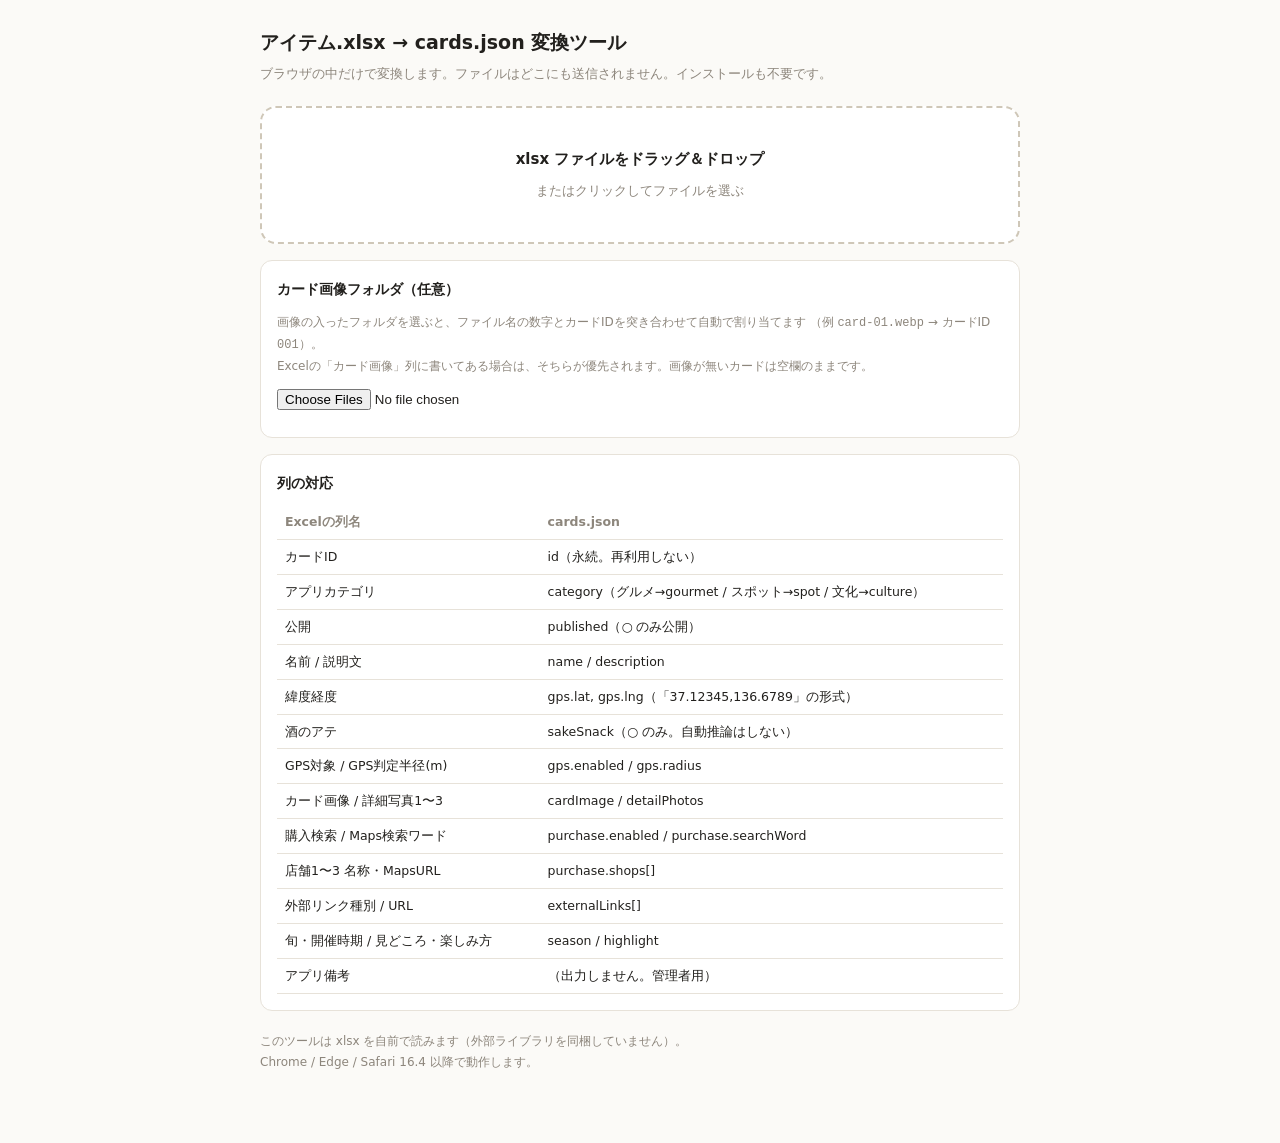
==== tools/excel-to-json.html @ a7c25e28 "Add files via upload" ====
<!doctype html>
<html lang="ja">
<head>
<meta charset="utf-8">
<meta name="viewport" content="width=device-width, initial-scale=1">
<title>アイテム.xlsx → cards.json 変換ツール</title>
<style>
  :root{ --ink:#22201d; --ink3:#8d867c; --line:#e7e2d9; --accent:#1f6f5c; --danger:#b3402f; --warn:#8a5a12 }
  *{box-sizing:border-box}
  body{
    margin:0;padding:26px 18px 60px;background:#fbfaf7;color:var(--ink);line-height:1.75;
    font-family:-apple-system,BlinkMacSystemFont,"Hiragino Sans","Yu Gothic UI","Meiryo",system-ui,sans-serif;
  }
  .wrap{max-width:760px;margin:0 auto}
  h1{font-size:19px;margin:0 0 4px}
  .lead{color:var(--ink3);font-size:13px;margin:0 0 20px}
  .drop{
    border:2px dashed #cfc7b8;border-radius:16px;padding:38px 20px;text-align:center;background:#fff;
    cursor:pointer;transition:border-color .15s ease,background .15s ease;
  }
  .drop.is-over{border-color:var(--accent);background:#f2f8f6}
  .drop b{display:block;font-size:15px;margin-bottom:4px}
  .drop span{font-size:12.5px;color:var(--ink3)}
  .panel{background:#fff;border:1px solid var(--line);border-radius:12px;padding:16px;margin-top:16px}
  .panel h2{font-size:14px;margin:0 0 10px}
  label{font-size:13px;display:block;margin-bottom:6px}
  select,input[type=text]{
    font:inherit;padding:8px 10px;border:1px solid var(--line);border-radius:8px;background:#fff;width:100%;
  }
  .btn{
    display:inline-flex;align-items:center;gap:6px;border:1px solid var(--line);background:#fff;
    border-radius:999px;padding:10px 20px;font:inherit;font-weight:600;cursor:pointer;
  }
  .btn--primary{background:var(--accent);border-color:var(--accent);color:#fff}
  .btn[disabled]{opacity:.45;pointer-events:none}
  table{border-collapse:collapse;width:100%;font-size:12.5px;margin-top:8px}
  th,td{border-bottom:1px solid var(--line);padding:6px 8px;text-align:left;vertical-align:top}
  th{color:var(--ink3);font-weight:600;white-space:nowrap}
  .stat{display:flex;gap:18px;flex-wrap:wrap;font-size:13px;margin-bottom:8px}
  .stat b{font-size:16px}
  ul.msgs{margin:0;padding-left:1.2em;font-size:12.5px}
  ul.msgs li{margin-bottom:3px}
  .err{color:var(--danger)}
  .warn{color:var(--warn)}
  .ok{color:var(--accent)}
  pre{background:#f3efe8;padding:10px;border-radius:8px;font-size:11.5px;overflow:auto;max-height:220px}
  .note{font-size:12px;color:var(--ink3)}
  .hint{background:#fff8e8;border:1px solid #f0e0c0;border-radius:10px;padding:10px 14px;font-size:12.5px;color:#7a5a1c}
</style>
</head>
<body>
<div class="wrap">
  <h1>アイテム.xlsx → cards.json 変換ツール</h1>
  <p class="lead">ブラウザの中だけで変換します。ファイルはどこにも送信されません。インストールも不要です。</p>

  <div class="drop" id="drop">
    <b>xlsx ファイルをドラッグ＆ドロップ</b>
    <span>またはクリックしてファイルを選ぶ</span>
    <input type="file" id="file" accept=".xlsx" hidden>
  </div>

  <div class="panel" id="sheetPanel" hidden>
    <h2>シートを選ぶ</h2>
    <select id="sheet"></select>
    <p class="note" style="margin:8px 0 0">「カードID」の見出しがある行を自動で探します。</p>
  </div>

  <div class="panel">
    <h2>カード画像フォルダ（任意）</h2>
    <p class="note" style="margin:0 0 8px">
      画像の入ったフォルダを選ぶと、ファイル名の数字とカードIDを突き合わせて自動で割り当てます
      （例 <code>card-01.webp</code> → カードID <code>001</code>）。<br>
      Excelの「カード画像」列に書いてある場合は、そちらが優先されます。画像が無いカードは空欄のままです。
    </p>
    <input type="file" id="imgdir" webkitdirectory directory multiple>
    <p class="note" id="imgStat" style="margin:8px 0 0"></p>
  </div>

  <div class="panel" id="resultPanel" hidden>
    <h2>変換結果</h2>
    <div class="stat" id="stat"></div>
    <div id="messages"></div>
    <div style="margin-top:14px;display:flex;gap:8px;flex-wrap:wrap">
      <button class="btn btn--primary" id="save">cards.json を保存</button>
      <button class="btn" id="preview">中身を確認</button>
    </div>
    <pre id="previewBox" hidden></pre>
    <p class="note" style="margin-top:12px">
      保存した cards.json を、GitHub のリポジトリの <code>data/cards.json</code> に上書きアップロードしてください。
    </p>
  </div>

  <div class="panel">
    <h2>列の対応</h2>
    <table>
      <tr><th>Excelの列名</th><th>cards.json</th></tr>
      <tr><td>カードID</td><td>id（永続。再利用しない）</td></tr>
      <tr><td>アプリカテゴリ</td><td>category（グルメ→gourmet / スポット→spot / 文化→culture）</td></tr>
      <tr><td>公開</td><td>published（○ のみ公開）</td></tr>
      <tr><td>名前 / 説明文</td><td>name / description</td></tr>
      <tr><td>緯度経度</td><td>gps.lat, gps.lng（「37.12345,136.6789」の形式）</td></tr>
      <tr><td>酒のアテ</td><td>sakeSnack（○ のみ。自動推論はしない）</td></tr>
      <tr><td>GPS対象 / GPS判定半径(m)</td><td>gps.enabled / gps.radius</td></tr>
      <tr><td>カード画像 / 詳細写真1〜3</td><td>cardImage / detailPhotos</td></tr>
      <tr><td>購入検索 / Maps検索ワード</td><td>purchase.enabled / purchase.searchWord</td></tr>
      <tr><td>店舗1〜3 名称・MapsURL</td><td>purchase.shops[]</td></tr>
      <tr><td>外部リンク種別 / URL</td><td>externalLinks[]</td></tr>
      <tr><td>旬・開催時期 / 見どころ・楽しみ方</td><td>season / highlight</td></tr>
      <tr><td>アプリ備考</td><td>（出力しません。管理者用）</td></tr>
    </table>
  </div>

  <p class="note" style="margin-top:20px">
    このツールは xlsx を自前で読みます（外部ライブラリを同梱していません）。<br>
    Chrome / Edge / Safari 16.4 以降で動作します。
  </p>
</div>

<script>
const CAT = { 'グルメ':'gourmet', 'スポット':'spot', '文化':'culture' };
/** カード番号 → 画像ファイル名。フォルダを選んだときだけ入る */
const imageFiles = new Map();
const NS_MAIN = 'http://schemas.openxmlformats.org/spreadsheetml/2006/main';
const NS_REL  = 'http://schemas.openxmlformats.org/officeDocument/2006/relationships';

let book = null;      // { sheets:[{name,path}], strings:[], zip:Map }
let output = null;

/* ========== ZIP 読み取り（deflate-raw は標準APIで展開） ========== */
async function readZip(buf) {
  const dv = new DataView(buf);
  const u8 = new Uint8Array(buf);
  let eocd = -1;
  for (let i = buf.byteLength - 22; i >= Math.max(0, buf.byteLength - 66000); i--) {
    if (dv.getUint32(i, true) === 0x06054b50) { eocd = i; break; }
  }
  if (eocd < 0) throw new Error('xlsx ファイルとして読み取れませんでした。');
  const count = dv.getUint16(eocd + 10, true);
  let off = dv.getUint32(eocd + 16, true);

  const entries = new Map();
  for (let n = 0; n < count; n++) {
    if (dv.getUint32(off, true) !== 0x02014b50) break;
    const method = dv.getUint16(off + 10, true);
    const csize = dv.getUint32(off + 20, true);
    const nameLen = dv.getUint16(off + 28, true);
    const extraLen = dv.getUint16(off + 30, true);
    const cmtLen = dv.getUint16(off + 32, true);
    const local = dv.getUint32(off + 42, true);
    const name = new TextDecoder().decode(u8.subarray(off + 46, off + 46 + nameLen));
    entries.set(name, { method, csize, local });
    off += 46 + nameLen + extraLen + cmtLen;
  }

  const zip = new Map();
  for (const [name, e] of entries) {
    const lnLen = dv.getUint16(e.local + 26, true);
    const leLen = dv.getUint16(e.local + 28, true);
    const start = e.local + 30 + lnLen + leLen;
    zip.set(name, { bytes: u8.subarray(start, start + e.csize), method: e.method });
  }
  return zip;
}

async function readText(zip, name) {
  const e = zip.get(name);
  if (!e) return null;
  if (e.method === 0) return new TextDecoder('utf-8').decode(e.bytes);
  if (e.method !== 8) throw new Error('未対応の圧縮形式が含まれています。');
  if (!('DecompressionStream' in window)) throw new Error('このブラウザでは展開できません。Chrome / Edge をお使いください。');
  const ds = new DecompressionStream('deflate-raw');
  const stream = new Blob([e.bytes]).stream().pipeThrough(ds);
  return new TextDecoder('utf-8').decode(await new Response(stream).arrayBuffer());
}

function xml(text) {
  const doc = new DOMParser().parseFromString(text, 'application/xml');
  if (doc.querySelector('parsererror')) throw new Error('ファイルの中身を読み取れませんでした。');
  return doc;
}

/* ========== ブック読み込み ========== */
async function openWorkbook(file) {
  const zip = await readZip(await file.arrayBuffer());
  const wbText = await readText(zip, 'xl/workbook.xml');
  if (!wbText) throw new Error('xlsx ファイルではないようです。');
  const relText = await readText(zip, 'xl/_rels/workbook.xml.rels');
  const rels = {};
  for (const r of xml(relText).getElementsByTagName('Relationship')) {
    rels[r.getAttribute('Id')] = r.getAttribute('Target');
  }
  const sheets = [];
  for (const s of xml(wbText).getElementsByTagNameNS(NS_MAIN, 'sheet')) {
    const rid = s.getAttributeNS(NS_REL, 'id') || s.getAttribute('r:id');
    let target = rels[rid] || '';
    target = target.replace(/^\/?xl\//, '').replace(/^\//, '');
    sheets.push({ name: s.getAttribute('name'), path: 'xl/' + target });
  }

  // 共有文字列（ふりがな rPh は本文に含めない）
  const strings = [];
  const ssText = await readText(zip, 'xl/sharedStrings.xml');
  if (ssText) {
    for (const si of xml(ssText).getElementsByTagNameNS(NS_MAIN, 'si')) {
      let s = '';
      for (const ch of si.children) {
        if (ch.localName === 't') s += ch.textContent;
        else if (ch.localName === 'r') {
          for (const t of ch.children) if (t.localName === 't') s += t.textContent;
        }
      }
      strings.push(s);
    }
  }
  return { zip, sheets, strings };
}

function colNum(ref) {
  const m = /^([A-Z]+)/.exec(ref);
  let n = 0;
  for (const ch of m ? m[1] : '') n = n * 26 + (ch.charCodeAt(0) - 64);
  return n;
}

async function readSheet(bk, path) {
  const text = await readText(bk.zip, path);
  const doc = xml(text);
  const rows = [];
  for (const row of doc.getElementsByTagNameNS(NS_MAIN, 'row')) {
    const cells = {};
    for (const c of row.getElementsByTagNameNS(NS_MAIN, 'c')) {
      const t = c.getAttribute('t');
      if (t === 'e') continue;                    // #VALUE! などのエラー値は無視
      let v = '';
      if (t === 'inlineStr') {
        const is = c.getElementsByTagNameNS(NS_MAIN, 't');
        for (const n of is) v += n.textContent;
      } else {
        const vn = c.getElementsByTagNameNS(NS_MAIN, 'v')[0];
        if (!vn) continue;
        if (t === 's') v = bk.strings[Number(vn.textContent)] ?? '';
        else if (t === 'b') v = vn.textContent === '1' ? 'TRUE' : 'FALSE';
        else v = vn.textContent;
      }
      v = String(v).trim();
      if (v) cells[colNum(c.getAttribute('r'))] = v;
    }
    rows.push(cells);
  }
  return rows;
}

/* ========== 変換 ========== */
function convert(rows) {
  const msgs = [];
  const hIndex = rows.findIndex((r) => Object.values(r).some((v) => v === 'カードID'));
  if (hIndex < 0) throw new Error('「カードID」の見出しが見つかりません。シートを選び直してください。');
  const header = rows[hIndex];
  const col = {};
  for (const [k, v] of Object.entries(header)) col[v] = Number(k);
  const get = (r, name) => (col[name] ? (r[col[name]] || '') : '');

  const cards = [];
  const seen = new Set();

  for (let i = hIndex + 1; i < rows.length; i++) {
    const r = rows[i];
    if (!Object.keys(r).length) continue;
    const id = get(r, 'カードID');
    const name = get(r, '名前');
    if (!id) {
      if (name) msgs.push({ level: 'err', text: `${i + 1}行目「${name}」: カードIDがありません。` });
      continue;
    }
    if (seen.has(id)) { msgs.push({ level: 'err', text: `カードID ${id} が重複しています。` }); continue; }
    seen.add(id);

    const catJa = get(r, 'アプリカテゴリ');
    let category = CAT[catJa] || null;
    if (catJa && !category) msgs.push({ level: 'err', text: `${id} ${name}: アプリカテゴリ「${catJa}」は使えません（グルメ / スポット / 文化）。` });

    let published = get(r, '公開') === '○';
    if (published && !category) {
      msgs.push({ level: 'err', text: `${id} ${name}: 公開○ですがアプリカテゴリが空欄のため、非公開として出力しました。` });
      published = false;
    }

    let lat = null, lng = null;
    const ll = get(r, '緯度経度');
    if (ll) {
      const m = /^\s*(-?\d+(?:\.\d+)?)\s*,\s*(-?\d+(?:\.\d+)?)\s*$/.exec(ll);
      if (m) { lat = Number(m[1]); lng = Number(m[2]); }
      else msgs.push({ level: 'err', text: `${id} ${name}: 緯度経度の形式が不正です（${ll}）。` });
    }

    let gpsOn = get(r, 'GPS対象') === '○';
    if (gpsOn && (lat === null || lng === null)) {
      msgs.push({ level: 'err', text: `${id} ${name}: GPS対象ですが座標がないため、対象から外しました。` });
      gpsOn = false;
    }
    let radius = Number(get(r, 'GPS判定半径(m)')) || null;
    if (radius !== null && (radius < 50 || radius > 1000)) {
      msgs.push({ level: 'warn', text: `${id} ${name}: GPS判定半径 ${radius}m は想定外の値です（通常100〜300m）。` });
    }
    if (gpsOn && !radius) radius = 200;

    const photos = ['詳細写真１', '詳細写真1', '詳細写真2', '詳細写真3']
      .map((k) => get(r, k)).filter((v, i, a) => v && a.indexOf(v) === i);

    const shops = [];
    for (const n of [1, 2, 3]) {
      const sn = get(r, `店舗${n}名称`);
      const su = get(r, `店舗${n}MapsURL`);
      if (!sn && !su) continue;
      if (su && !/^https?:\/\//i.test(su)) {
        msgs.push({ level: 'err', text: `${id} ${name}: 店舗${n}のURLが http(s) で始まっていません。` });
        continue;
      }
      shops.push({ name: sn, url: su });
    }

    const links = [];
    const lu = get(r, '外部リンクURL');
    if (lu) {
      if (/^https?:\/\//i.test(lu)) links.push({ label: get(r, '外部リンク種別') || '詳しく見る', url: lu });
      else msgs.push({ level: 'err', text: `${id} ${name}: 外部リンクURLが http(s) で始まっていません。` });
    }

    let cardImage = get(r, 'カード画像');
    if (!cardImage && imageFiles.size) {
      const n = Number(id);
      if (imageFiles.has(n)) cardImage = imageFiles.get(n);
    }
    if (published && !cardImage) {
      msgs.push({ level: 'warn', text: `${id} ${name}: カード画像が未設定です（代替表示になります）。` });
    }

    const purchaseOn = get(r, '購入検索') === '○';
    const searchWord = get(r, 'Maps検索ワード');
    if (purchaseOn && !searchWord && !shops.length) {
      msgs.push({ level: 'warn', text: `${id} ${name}: 購入検索○ですが検索ワードが空です（名前で検索します）。` });
    }

    cards.push({
      id, name,
      reading: '',
      category,
      subCategory: get(r, '分類'),
      published,
      cardImage,
      description: get(r, '説明文'),
      season: get(r, '旬・開催時期'),
      highlight: get(r, '見どころ・楽しみ方'),
      detailPhotos: photos,
      sakeSnack: get(r, '酒のアテ') === '○',
      gps: { enabled: gpsOn, lat, lng, radius: radius },
      purchase: { enabled: purchaseOn, searchWord, shops },
      externalLinks: links,
    });
  }

  if (!cards.length) throw new Error('カードが1件も読み取れませんでした。');
  const d = new Date();
  const p = (n) => String(n).padStart(2, '0');
  return {
    doc: {
      dataVersion: `${d.getFullYear()}${p(d.getMonth() + 1)}${p(d.getDate())}`,
      generatedAt: d.toISOString().slice(0, 19),
      cards,
    },
    msgs,
  };
}

/* ========== 画面 ========== */
const drop = document.getElementById('drop');
const fileInput = document.getElementById('file');
const sheetPanel = document.getElementById('sheetPanel');
const sheetSel = document.getElementById('sheet');
const resultPanel = document.getElementById('resultPanel');

drop.addEventListener('click', () => fileInput.click());
drop.addEventListener('dragover', (e) => { e.preventDefault(); drop.classList.add('is-over'); });
drop.addEventListener('dragleave', () => drop.classList.remove('is-over'));
drop.addEventListener('drop', (e) => {
  e.preventDefault(); drop.classList.remove('is-over');
  if (e.dataTransfer.files[0]) handle(e.dataTransfer.files[0]);
});
fileInput.addEventListener('change', () => { if (fileInput.files[0]) handle(fileInput.files[0]); });

async function handle(file) {
  resultPanel.hidden = true;
  try {
    book = await openWorkbook(file);
  } catch (e) {
    alert(e.message || String(e));
    return;
  }
  sheetSel.replaceChildren();
  for (const s of book.sheets) {
    const o = document.createElement('option');
    o.value = s.path; o.textContent = s.name;
    sheetSel.append(o);
  }
  sheetPanel.hidden = false;
  // 「カードID」が見つかるシートを自動選択
  for (const s of book.sheets) {
    try {
      const rows = await readSheet(book, s.path);
      if (rows.some((r) => Object.values(r).includes('カードID'))) { sheetSel.value = s.path; break; }
    } catch (_) { /* skip */ }
  }
  run();
}

sheetSel.addEventListener('change', run);

document.getElementById('imgdir').addEventListener('change', (e) => {
  imageFiles.clear();
  const skipped = [];
  for (const f of e.target.files) {
    if (!/\.(webp|png|jpe?g|avif|gif)$/i.test(f.name)) continue;
    const m = /(\d+)/.exec(f.name);          // ファイル名の最初の数字をカード番号とみなす
    if (!m) { skipped.push(f.name); continue; }
    const n = Number(m[1]);
    if (imageFiles.has(n)) { skipped.push(f.name); continue; }
    imageFiles.set(n, f.name);
  }
  const stat = document.getElementById('imgStat');
  stat.textContent = imageFiles.size
    ? `${imageFiles.size} 枚を認識しました。` + (skipped.length ? `（番号が読めない/重複: ${skipped.length} 件は無視）` : '')
    : '画像ファイルが見つかりませんでした。';
  if (book) run();
});

/* 「分類」（海の幸 など）が別シートにある場合、カードIDで突き合わせて補う。
   これがないと、再変換のたびに subCategory が失われてしまう。 */
async function fillSubCategories(doc) {
  const need = doc.cards.filter((c) => !c.subCategory);
  if (!need.length) return;
  for (const s of book.sheets) {
    let rows;
    try { rows = await readSheet(book, s.path); } catch (_) { continue; }
    const hi = rows.findIndex((r) => {
      const v = Object.values(r);
      return v.includes('カードID') && v.includes('分類');
    });
    if (hi < 0) continue;
    const col = {};
    for (const [k, v] of Object.entries(rows[hi])) col[v] = Number(k);
    const map = new Map();
    for (let i = hi + 1; i < rows.length; i++) {
      const id = rows[i][col['カードID']];
      const sub = rows[i][col['分類']];
      if (id && sub) map.set(String(id), sub);
    }
    if (!map.size) continue;
    for (const c of doc.cards) if (!c.subCategory && map.has(c.id)) c.subCategory = map.get(c.id);
    return;
  }
}

async function run() {
  try {
    const rows = await readSheet(book, sheetSel.value);
    const { doc, msgs } = convert(rows);
    await fillSubCategories(doc);
    output = doc;
    show(doc, msgs);
  } catch (e) {
    output = null;
    resultPanel.hidden = false;
    document.getElementById('stat').textContent = '';
    document.getElementById('messages').innerHTML = '';
    const p = document.createElement('p');
    p.className = 'err';
    p.textContent = e.message || String(e);
    document.getElementById('messages').append(p);
    document.getElementById('save').disabled = true;
  }
}

function show(doc, msgs) {
  resultPanel.hidden = false;
  const pub = doc.cards.filter((c) => c.published);
  const byCat = {};
  for (const c of pub) byCat[c.category] = (byCat[c.category] || 0) + 1;
  const stat = document.getElementById('stat');
  stat.replaceChildren();
  const add = (k, v) => {
    const d = document.createElement('div');
    d.innerHTML = '';
    const b = document.createElement('b'); b.textContent = String(v);
    const s = document.createElement('span'); s.textContent = ' ' + k;
    d.append(b, s); stat.append(d);
  };
  add('件（全体）', doc.cards.length);
  add('件（公開）', pub.length);
  add('グルメ', byCat.gourmet || 0);
  add('スポット', byCat.spot || 0);
  add('文化', byCat.culture || 0);
  add('GPS対象', pub.filter((c) => c.gps.enabled).length);

  const box = document.getElementById('messages');
  box.replaceChildren();
  const errs = msgs.filter((m) => m.level === 'err');
  const warns = msgs.filter((m) => m.level === 'warn');
  if (!errs.length && !warns.length) {
    const p = document.createElement('p');
    p.className = 'ok'; p.textContent = '問題は見つかりませんでした。';
    box.append(p);
  }
  for (const [label, list, cls] of [['要確認', errs, 'err'], ['注意', warns, 'warn']]) {
    if (!list.length) continue;
    const h = document.createElement('p');
    h.className = cls;
    h.textContent = `${label}（${list.length}件）`;
    const ul = document.createElement('ul');
    ul.className = 'msgs ' + cls;
    for (const m of list) {
      const li = document.createElement('li');
      li.textContent = m.text;
      ul.append(li);
    }
    box.append(h, ul);
  }
  document.getElementById('save').disabled = false;
}

document.getElementById('save').addEventListener('click', () => {
  if (!output) return;
  const blob = new Blob([JSON.stringify(output, null, 1)], { type: 'application/json' });
  const a = document.createElement('a');
  a.href = URL.createObjectURL(blob);
  a.download = 'cards.json';
  a.click();
  setTimeout(() => URL.revokeObjectURL(a.href), 3000);
});

document.getElementById('preview').addEventListener('click', () => {
  const box = document.getElementById('previewBox');
  box.hidden = !box.hidden;
  if (!box.hidden && output) box.textContent = JSON.stringify(output.cards.slice(0, 3), null, 1);
});
</script>
</body>
</html>
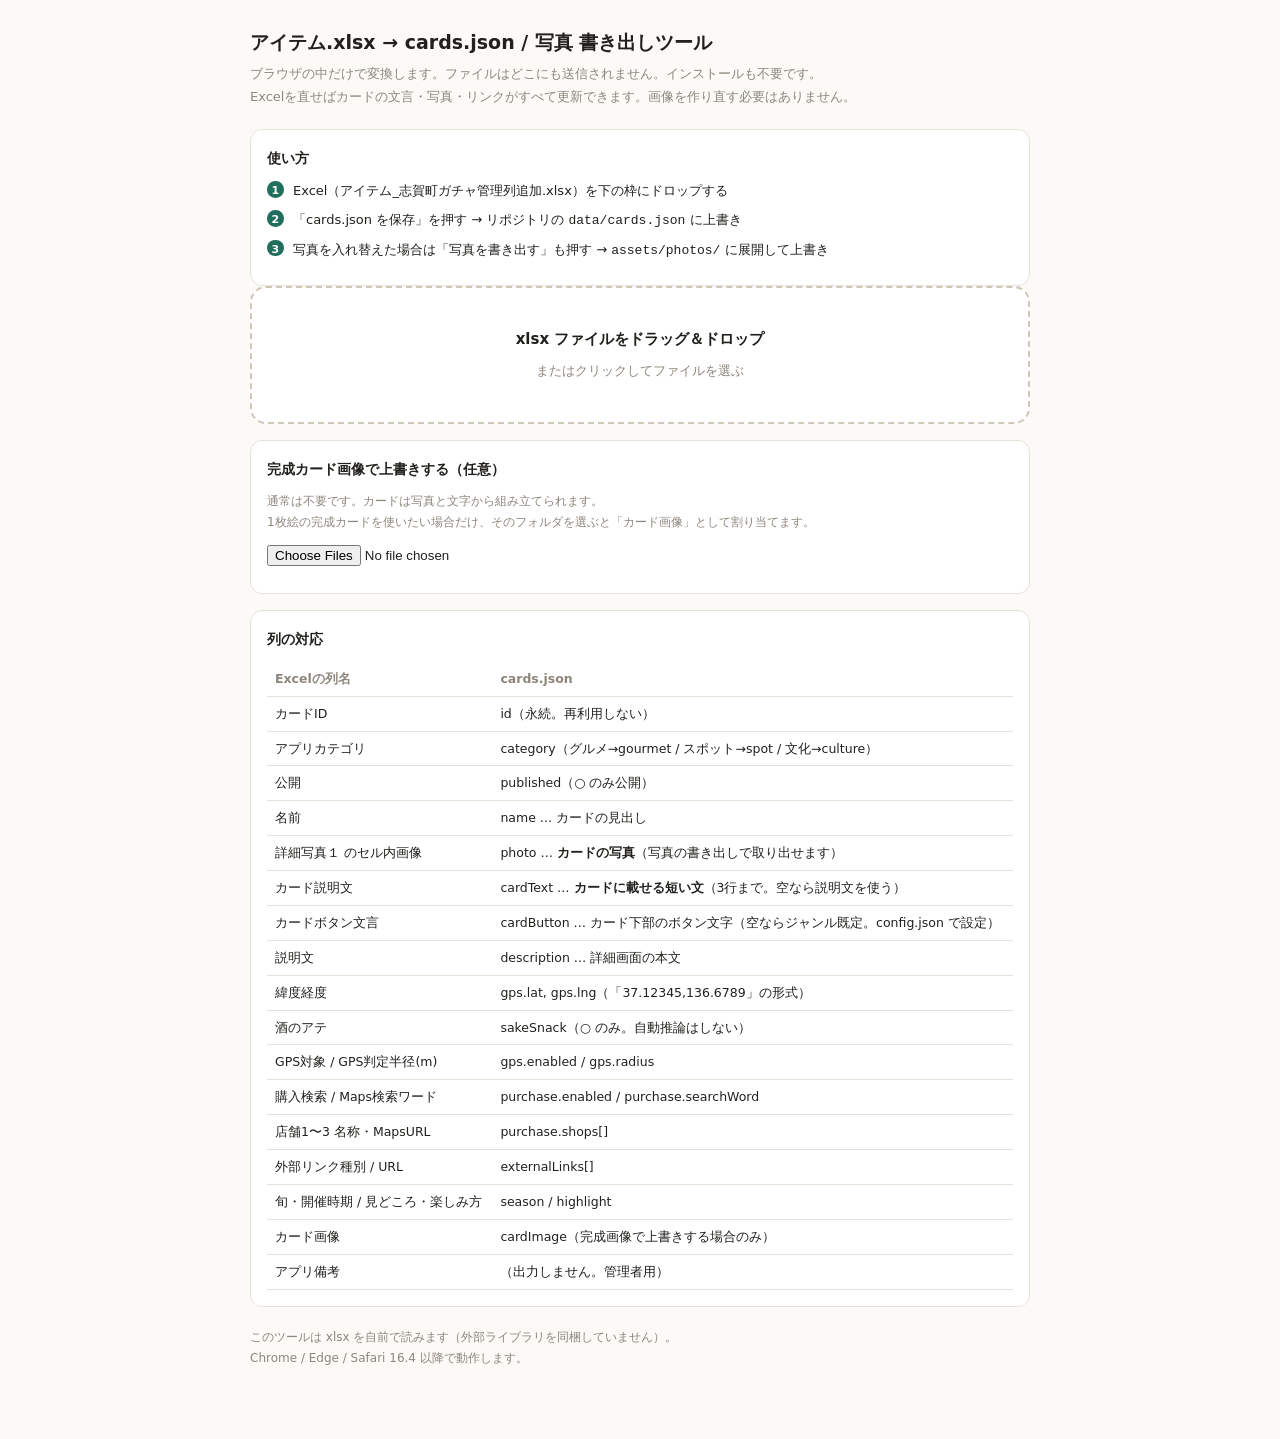
==== commit 04d7ca68: "カードを部品組み立て方式に変更し、支給パーツとガチャ演出を差し替え カード表示を1枚絵から部品の組み立てに変更した。Excelを直すだけで 文言・写真・リンクを更新でき、画像を作り直す必要がなくなる。" ====
--- a/tools/excel-to-json.html
+++ b/tools/excel-to-json.html
@@ -3,7 +3,7 @@
 <head>
 <meta charset="utf-8">
 <meta name="viewport" content="width=device-width, initial-scale=1">
-<title>アイテム.xlsx → cards.json 変換ツール</title>
+<title>アイテム.xlsx → cards.json / 写真 書き出しツール</title>
 <style>
   :root{ --ink:#22201d; --ink3:#8d867c; --line:#e7e2d9; --accent:#1f6f5c; --danger:#b3402f; --warn:#8a5a12 }
   *{box-sizing:border-box}
@@ -11,7 +11,7 @@
     margin:0;padding:26px 18px 60px;background:#fbfaf7;color:var(--ink);line-height:1.75;
     font-family:-apple-system,BlinkMacSystemFont,"Hiragino Sans","Yu Gothic UI","Meiryo",system-ui,sans-serif;
   }
-  .wrap{max-width:760px;margin:0 auto}
+  .wrap{max-width:780px;margin:0 auto}
   h1{font-size:19px;margin:0 0 4px}
   .lead{color:var(--ink3);font-size:13px;margin:0 0 20px}
   .drop{
@@ -45,13 +45,30 @@
   .ok{color:var(--accent)}
   pre{background:#f3efe8;padding:10px;border-radius:8px;font-size:11.5px;overflow:auto;max-height:220px}
   .note{font-size:12px;color:var(--ink3)}
-  .hint{background:#fff8e8;border:1px solid #f0e0c0;border-radius:10px;padding:10px 14px;font-size:12.5px;color:#7a5a1c}
+  .steps{counter-reset:s;padding-left:0;list-style:none;margin:0}
+  .steps li{counter-increment:s;position:relative;padding-left:2em;margin-bottom:6px;font-size:13px}
+  .steps li::before{
+    content:counter(s);position:absolute;left:0;top:.1em;width:1.5em;height:1.5em;border-radius:50%;
+    background:var(--accent);color:#fff;font-size:11px;display:grid;place-items:center;font-weight:700;
+  }
 </style>
 </head>
 <body>
 <div class="wrap">
-  <h1>アイテム.xlsx → cards.json 変換ツール</h1>
-  <p class="lead">ブラウザの中だけで変換します。ファイルはどこにも送信されません。インストールも不要です。</p>
+  <h1>アイテム.xlsx → cards.json / 写真 書き出しツール</h1>
+  <p class="lead">
+    ブラウザの中だけで変換します。ファイルはどこにも送信されません。インストールも不要です。<br>
+    Excelを直せばカードの文言・写真・リンクがすべて更新できます。画像を作り直す必要はありません。
+  </p>
+
+  <div class="panel">
+    <h2>使い方</h2>
+    <ol class="steps">
+      <li>Excel（アイテム_志賀町ガチャ管理列追加.xlsx）を下の枠にドロップする</li>
+      <li>「cards.json を保存」を押す → リポジトリの <code>data/cards.json</code> に上書き</li>
+      <li>写真を入れ替えた場合は「写真を書き出す」も押す → <code>assets/photos/</code> に展開して上書き</li>
+    </ol>
+  </div>
 
   <div class="drop" id="drop">
     <b>xlsx ファイルをドラッグ＆ドロップ</b>
@@ -63,17 +80,6 @@
     <h2>シートを選ぶ</h2>
     <select id="sheet"></select>
     <p class="note" style="margin:8px 0 0">「カードID」の見出しがある行を自動で探します。</p>
-  </div>
-
-  <div class="panel">
-    <h2>カード画像フォルダ（任意）</h2>
-    <p class="note" style="margin:0 0 8px">
-      画像の入ったフォルダを選ぶと、ファイル名の数字とカードIDを突き合わせて自動で割り当てます
-      （例 <code>card-01.webp</code> → カードID <code>001</code>）。<br>
-      Excelの「カード画像」列に書いてある場合は、そちらが優先されます。画像が無いカードは空欄のままです。
-    </p>
-    <input type="file" id="imgdir" webkitdirectory directory multiple>
-    <p class="note" id="imgStat" style="margin:8px 0 0"></p>
   </div>
 
   <div class="panel" id="resultPanel" hidden>
@@ -82,12 +88,23 @@
     <div id="messages"></div>
     <div style="margin-top:14px;display:flex;gap:8px;flex-wrap:wrap">
       <button class="btn btn--primary" id="save">cards.json を保存</button>
+      <button class="btn" id="savePhotos">写真を書き出す（photos.zip）</button>
       <button class="btn" id="preview">中身を確認</button>
     </div>
     <pre id="previewBox" hidden></pre>
     <p class="note" style="margin-top:12px">
-      保存した cards.json を、GitHub のリポジトリの <code>data/cards.json</code> に上書きアップロードしてください。
+      photos.zip を展開して <code>assets/photos/</code> に入れてください。ファイル名はカードIDになります。
     </p>
+  </div>
+
+  <div class="panel">
+    <h2>完成カード画像で上書きする（任意）</h2>
+    <p class="note" style="margin:0 0 8px">
+      通常は不要です。カードは写真と文字から組み立てられます。<br>
+      1枚絵の完成カードを使いたい場合だけ、そのフォルダを選ぶと「カード画像」として割り当てます。
+    </p>
+    <input type="file" id="imgdir" webkitdirectory directory multiple>
+    <p class="note" id="imgStat" style="margin:8px 0 0"></p>
   </div>
 
   <div class="panel">
@@ -97,15 +114,19 @@
       <tr><td>カードID</td><td>id（永続。再利用しない）</td></tr>
       <tr><td>アプリカテゴリ</td><td>category（グルメ→gourmet / スポット→spot / 文化→culture）</td></tr>
       <tr><td>公開</td><td>published（○ のみ公開）</td></tr>
-      <tr><td>名前 / 説明文</td><td>name / description</td></tr>
+      <tr><td>名前</td><td>name … カードの見出し</td></tr>
+      <tr><td>詳細写真１ のセル内画像</td><td>photo … <b>カードの写真</b>（写真の書き出しで取り出せます）</td></tr>
+      <tr><td>カード説明文</td><td>cardText … <b>カードに載せる短い文</b>（3行まで。空なら説明文を使う）</td></tr>
+      <tr><td>カードボタン文言</td><td>cardButton … カード下部のボタン文字（空ならジャンル既定。config.json で設定）</td></tr>
+      <tr><td>説明文</td><td>description … 詳細画面の本文</td></tr>
       <tr><td>緯度経度</td><td>gps.lat, gps.lng（「37.12345,136.6789」の形式）</td></tr>
       <tr><td>酒のアテ</td><td>sakeSnack（○ のみ。自動推論はしない）</td></tr>
       <tr><td>GPS対象 / GPS判定半径(m)</td><td>gps.enabled / gps.radius</td></tr>
-      <tr><td>カード画像 / 詳細写真1〜3</td><td>cardImage / detailPhotos</td></tr>
       <tr><td>購入検索 / Maps検索ワード</td><td>purchase.enabled / purchase.searchWord</td></tr>
       <tr><td>店舗1〜3 名称・MapsURL</td><td>purchase.shops[]</td></tr>
       <tr><td>外部リンク種別 / URL</td><td>externalLinks[]</td></tr>
       <tr><td>旬・開催時期 / 見どころ・楽しみ方</td><td>season / highlight</td></tr>
+      <tr><td>カード画像</td><td>cardImage（完成画像で上書きする場合のみ）</td></tr>
       <tr><td>アプリ備考</td><td>（出力しません。管理者用）</td></tr>
     </table>
   </div>
@@ -118,13 +139,14 @@
 
 <script>
 const CAT = { 'グルメ':'gourmet', 'スポット':'spot', '文化':'culture' };
-/** カード番号 → 画像ファイル名。フォルダを選んだときだけ入る */
-const imageFiles = new Map();
 const NS_MAIN = 'http://schemas.openxmlformats.org/spreadsheetml/2006/main';
 const NS_REL  = 'http://schemas.openxmlformats.org/officeDocument/2006/relationships';
-
-let book = null;      // { sheets:[{name,path}], strings:[], zip:Map }
-let output = null;
+const NS_RD   = 'http://schemas.microsoft.com/office/spreadsheetml/2017/richdata';
+
+let book = null;      // { zip, sheets, strings, richImages }
+let output = null;    // 変換後の cards.json
+let photos = [];      // [{ name, data:Uint8Array }]
+const cardImageFiles = new Map();   // 完成カード画像（任意）
 
 /* ========== ZIP 読み取り（deflate-raw は標準APIで展開） ========== */
 async function readZip(buf) {
@@ -162,21 +184,84 @@
   return zip;
 }
 
-async function readText(zip, name) {
+async function readBytes(zip, name) {
   const e = zip.get(name);
   if (!e) return null;
-  if (e.method === 0) return new TextDecoder('utf-8').decode(e.bytes);
+  if (e.method === 0) return e.bytes;
   if (e.method !== 8) throw new Error('未対応の圧縮形式が含まれています。');
   if (!('DecompressionStream' in window)) throw new Error('このブラウザでは展開できません。Chrome / Edge をお使いください。');
   const ds = new DecompressionStream('deflate-raw');
   const stream = new Blob([e.bytes]).stream().pipeThrough(ds);
-  return new TextDecoder('utf-8').decode(await new Response(stream).arrayBuffer());
-}
-
+  return new Uint8Array(await new Response(stream).arrayBuffer());
+}
+async function readText(zip, name) {
+  const b = await readBytes(zip, name);
+  return b ? new TextDecoder('utf-8').decode(b) : null;
+}
 function xml(text) {
   const doc = new DOMParser().parseFromString(text, 'application/xml');
   if (doc.querySelector('parsererror')) throw new Error('ファイルの中身を読み取れませんでした。');
   return doc;
+}
+
+/* ========== ZIP 書き出し（無圧縮。写真は既に圧縮済みなので十分） ========== */
+const CRC_TABLE = (() => {
+  const t = new Uint32Array(256);
+  for (let n = 0; n < 256; n++) {
+    let c = n;
+    for (let k = 0; k < 8; k++) c = c & 1 ? 0xedb88320 ^ (c >>> 1) : c >>> 1;
+    t[n] = c >>> 0;
+  }
+  return t;
+})();
+function crc32(buf) {
+  let c = 0xffffffff;
+  for (let i = 0; i < buf.length; i++) c = CRC_TABLE[(c ^ buf[i]) & 0xff] ^ (c >>> 8);
+  return (c ^ 0xffffffff) >>> 0;
+}
+function makeZip(files) {
+  const enc = new TextEncoder();
+  const now = new Date();
+  const dosTime = ((now.getHours() << 11) | (now.getMinutes() << 5) | (now.getSeconds() / 2)) & 0xffff;
+  const dosDate = (((now.getFullYear() - 1980) << 9) | ((now.getMonth() + 1) << 5) | now.getDate()) & 0xffff;
+  const chunks = [];
+  const central = [];
+  let offset = 0;
+  for (const f of files) {
+    const nameBytes = enc.encode(f.name);
+    const crc = crc32(f.data);
+    const local = new Uint8Array(30 + nameBytes.length);
+    const dv = new DataView(local.buffer);
+    dv.setUint32(0, 0x04034b50, true);
+    dv.setUint16(4, 20, true); dv.setUint16(6, 0, true); dv.setUint16(8, 0, true);
+    dv.setUint16(10, dosTime, true); dv.setUint16(12, dosDate, true);
+    dv.setUint32(14, crc, true);
+    dv.setUint32(18, f.data.length, true); dv.setUint32(22, f.data.length, true);
+    dv.setUint16(26, nameBytes.length, true); dv.setUint16(28, 0, true);
+    local.set(nameBytes, 30);
+    chunks.push(local, f.data);
+
+    const cen = new Uint8Array(46 + nameBytes.length);
+    const cv = new DataView(cen.buffer);
+    cv.setUint32(0, 0x02014b50, true);
+    cv.setUint16(4, 20, true); cv.setUint16(6, 20, true);
+    cv.setUint16(8, 0, true); cv.setUint16(10, 0, true);
+    cv.setUint16(12, dosTime, true); cv.setUint16(14, dosDate, true);
+    cv.setUint32(16, crc, true);
+    cv.setUint32(20, f.data.length, true); cv.setUint32(24, f.data.length, true);
+    cv.setUint16(28, nameBytes.length, true);
+    cv.setUint32(42, offset, true);
+    cen.set(nameBytes, 46);
+    central.push(cen);
+    offset += local.length + f.data.length;
+  }
+  const centralSize = central.reduce((a, c) => a + c.length, 0);
+  const end = new Uint8Array(22);
+  const ev = new DataView(end.buffer);
+  ev.setUint32(0, 0x06054b50, true);
+  ev.setUint16(8, files.length, true); ev.setUint16(10, files.length, true);
+  ev.setUint32(12, centralSize, true); ev.setUint32(16, offset, true);
+  return new Blob([...chunks, ...central, end], { type: 'application/zip' });
 }
 
 /* ========== ブック読み込み ========== */
@@ -212,7 +297,54 @@
       strings.push(s);
     }
   }
-  return { zip, sheets, strings };
+  const richImages = await readRichImages(zip);
+  return { zip, sheets, strings, richImages };
+}
+
+/**
+ * セル内画像（リッチバリュー）の対応表を作る。
+ * セルの vm 属性 → metadata → rdrichvalue → richValueRel → xl/media/xxx
+ */
+async function readRichImages(zip) {
+  const map = new Map();   // vm(1始まり) -> media パス
+  const mdText = await readText(zip, 'xl/metadata.xml');
+  const rvText = await readText(zip, 'xl/richData/rdrichvalue.xml');
+  const relText = await readText(zip, 'xl/richData/richValueRel.xml');
+  const relRels = await readText(zip, 'xl/richData/_rels/richValueRel.xml.rels');
+  if (!mdText || !rvText || !relText || !relRels) return map;
+
+  const md = xml(mdText);
+  const future = [];
+  for (const fm of md.getElementsByTagNameNS(NS_MAIN, 'futureMetadata')) {
+    for (const bk of fm.getElementsByTagNameNS(NS_MAIN, 'bk')) {
+      const rvb = bk.getElementsByTagNameNS(NS_RD, 'rvb')[0];
+      if (rvb) future.push(Number(rvb.getAttribute('i')));
+    }
+  }
+  const vmList = [];
+  for (const vmd of md.getElementsByTagNameNS(NS_MAIN, 'valueMetadata')) {
+    for (const bk of vmd.getElementsByTagNameNS(NS_MAIN, 'bk')) {
+      const rc = bk.getElementsByTagNameNS(NS_MAIN, 'rc')[0];
+      if (rc) vmList.push(future[Number(rc.getAttribute('v'))]);
+    }
+  }
+  const rv = [];
+  for (const r of xml(rvText).getElementsByTagNameNS(NS_RD, 'rv')) {
+    const v = r.getElementsByTagNameNS(NS_RD, 'v')[0];
+    rv.push(v ? Number(v.textContent) : -1);
+  }
+  const relIds = [...xml(relText).documentElement.children].map(
+    (e) => e.getAttributeNS(NS_REL, 'id') || e.getAttribute('r:id'));
+  const targets = {};
+  for (const r of xml(relRels).getElementsByTagName('Relationship')) {
+    targets[r.getAttribute('Id')] = r.getAttribute('Target');
+  }
+  for (let i = 0; i < vmList.length; i++) {
+    const relIdx = rv[vmList[i]];
+    const target = targets[relIds[relIdx]];
+    if (target) map.set(i + 1, 'xl/' + target.replace('../', ''));
+  }
+  return map;
 }
 
 function colNum(ref) {
@@ -227,14 +359,16 @@
   const doc = xml(text);
   const rows = [];
   for (const row of doc.getElementsByTagNameNS(NS_MAIN, 'row')) {
-    const cells = {};
+    const cells = {}, vms = {};
     for (const c of row.getElementsByTagNameNS(NS_MAIN, 'c')) {
+      const col = colNum(c.getAttribute('r'));
+      const vm = c.getAttribute('vm');
+      if (vm) vms[col] = Number(vm);
       const t = c.getAttribute('t');
       if (t === 'e') continue;                    // #VALUE! などのエラー値は無視
       let v = '';
       if (t === 'inlineStr') {
-        const is = c.getElementsByTagNameNS(NS_MAIN, 't');
-        for (const n of is) v += n.textContent;
+        for (const n of c.getElementsByTagNameNS(NS_MAIN, 't')) v += n.textContent;
       } else {
         const vn = c.getElementsByTagNameNS(NS_MAIN, 'v')[0];
         if (!vn) continue;
@@ -243,29 +377,30 @@
         else v = vn.textContent;
       }
       v = String(v).trim();
-      if (v) cells[colNum(c.getAttribute('r'))] = v;
-    }
-    rows.push(cells);
+      if (v) cells[col] = v;
+    }
+    rows.push({ cells, vms });
   }
   return rows;
 }
 
 /* ========== 変換 ========== */
-function convert(rows) {
+async function convert(rows) {
   const msgs = [];
-  const hIndex = rows.findIndex((r) => Object.values(r).some((v) => v === 'カードID'));
+  const hIndex = rows.findIndex((r) => Object.values(r.cells).some((v) => v === 'カードID'));
   if (hIndex < 0) throw new Error('「カードID」の見出しが見つかりません。シートを選び直してください。');
-  const header = rows[hIndex];
+  const header = rows[hIndex].cells;
   const col = {};
   for (const [k, v] of Object.entries(header)) col[v] = Number(k);
-  const get = (r, name) => (col[name] ? (r[col[name]] || '') : '');
+  const get = (r, name) => (col[name] ? (r.cells[col[name]] || '') : '');
 
   const cards = [];
   const seen = new Set();
+  photos = [];
 
   for (let i = hIndex + 1; i < rows.length; i++) {
     const r = rows[i];
-    if (!Object.keys(r).length) continue;
+    if (!Object.keys(r.cells).length && !Object.keys(r.vms).length) continue;
     const id = get(r, 'カードID');
     const name = get(r, '名前');
     if (!id) {
@@ -283,6 +418,39 @@
     if (published && !category) {
       msgs.push({ level: 'err', text: `${id} ${name}: 公開○ですがアプリカテゴリが空欄のため、非公開として出力しました。` });
       published = false;
+    }
+
+    // 写真（セル内画像）
+    let photo = '';
+    const photoCols = ['詳細写真１', '詳細写真1'].map((k) => col[k]).filter(Boolean);
+    for (const pc of photoCols) {
+      const vm = r.vms[pc];
+      if (!vm) continue;
+      const media = book.richImages.get(vm);
+      if (!media) continue;
+      const ext = (media.match(/\.[a-z0-9]+$/i) || ['.jpeg'])[0].toLowerCase();
+      const bytes = await readBytes(book.zip, media);
+      if (!bytes) continue;
+      photo = `${id}${ext}`;
+      photos.push({ name: photo, data: bytes });
+      break;
+    }
+    if (published && !photo) {
+      msgs.push({ level: 'warn', text: `${id} ${name}: 写真がありません（カードは「写真準備中」の表示になります）。` });
+    }
+
+    // カード下部のボタン文言（空ならジャンル既定が使われる）
+    const cardButton = get(r, 'カードボタン文言');
+
+    // カード表示用の短い説明
+    const description = get(r, '説明文');
+    const cardText = get(r, 'カード説明文');
+    const shown = cardText || description;
+    if (published && [...shown].length > 78) {
+      msgs.push({
+        level: 'warn',
+        text: `${id} ${name}: カードに載る文が長いため3行で切れます（${[...shown].length}字）。「カード説明文」列に短い文を書くと整います。`,
+      });
     }
 
     let lat = null, lng = null;
@@ -304,8 +472,7 @@
     }
     if (gpsOn && !radius) radius = 200;
 
-    const photos = ['詳細写真１', '詳細写真1', '詳細写真2', '詳細写真3']
-      .map((k) => get(r, k)).filter((v, i, a) => v && a.indexOf(v) === i);
+    const detailPhotos = ['詳細写真2', '詳細写真3'].map((k) => get(r, k)).filter(Boolean);
 
     const shops = [];
     for (const n of [1, 2, 3]) {
@@ -327,12 +494,9 @@
     }
 
     let cardImage = get(r, 'カード画像');
-    if (!cardImage && imageFiles.size) {
+    if (!cardImage && cardImageFiles.size) {
       const n = Number(id);
-      if (imageFiles.has(n)) cardImage = imageFiles.get(n);
-    }
-    if (published && !cardImage) {
-      msgs.push({ level: 'warn', text: `${id} ${name}: カード画像が未設定です（代替表示になります）。` });
+      if (cardImageFiles.has(n)) cardImage = cardImageFiles.get(n);
     }
 
     const purchaseOn = get(r, '購入検索') === '○';
@@ -347,13 +511,16 @@
       category,
       subCategory: get(r, '分類'),
       published,
+      photo,
+      cardText,
+      cardButton,
       cardImage,
-      description: get(r, '説明文'),
+      description,
       season: get(r, '旬・開催時期'),
       highlight: get(r, '見どころ・楽しみ方'),
-      detailPhotos: photos,
+      detailPhotos,
       sakeSnack: get(r, '酒のアテ') === '○',
-      gps: { enabled: gpsOn, lat, lng, radius: radius },
+      gps: { enabled: gpsOn, lat, lng, radius },
       purchase: { enabled: purchaseOn, searchWord, shops },
       externalLinks: links,
     });
@@ -372,6 +539,31 @@
   };
 }
 
+/** 「分類」が別シートにある場合、カードIDで突き合わせて補う */
+async function fillSubCategories(doc) {
+  if (doc.cards.every((c) => c.subCategory)) return;
+  for (const s of book.sheets) {
+    let rows;
+    try { rows = await readSheet(book, s.path); } catch (_) { continue; }
+    const hi = rows.findIndex((r) => {
+      const v = Object.values(r.cells);
+      return v.includes('カードID') && v.includes('分類');
+    });
+    if (hi < 0) continue;
+    const col = {};
+    for (const [k, v] of Object.entries(rows[hi].cells)) col[v] = Number(k);
+    const map = new Map();
+    for (let i = hi + 1; i < rows.length; i++) {
+      const id = rows[i].cells[col['カードID']];
+      const sub = rows[i].cells[col['分類']];
+      if (id && sub) map.set(String(id), sub);
+    }
+    if (!map.size) continue;
+    for (const c of doc.cards) if (!c.subCategory && map.has(c.id)) c.subCategory = map.get(c.id);
+    return;
+  }
+}
+
 /* ========== 画面 ========== */
 const drop = document.getElementById('drop');
 const fileInput = document.getElementById('file');
@@ -403,11 +595,10 @@
     sheetSel.append(o);
   }
   sheetPanel.hidden = false;
-  // 「カードID」が見つかるシートを自動選択
   for (const s of book.sheets) {
     try {
       const rows = await readSheet(book, s.path);
-      if (rows.some((r) => Object.values(r).includes('カードID'))) { sheetSel.value = s.path; break; }
+      if (rows.some((r) => Object.values(r.cells).includes('カードID'))) { sheetSel.value = s.path; break; }
     } catch (_) { /* skip */ }
   }
   run();
@@ -416,54 +607,27 @@
 sheetSel.addEventListener('change', run);
 
 document.getElementById('imgdir').addEventListener('change', (e) => {
-  imageFiles.clear();
+  cardImageFiles.clear();
   const skipped = [];
   for (const f of e.target.files) {
     if (!/\.(webp|png|jpe?g|avif|gif)$/i.test(f.name)) continue;
-    const m = /(\d+)/.exec(f.name);          // ファイル名の最初の数字をカード番号とみなす
+    const m = /(\d+)/.exec(f.name);
     if (!m) { skipped.push(f.name); continue; }
     const n = Number(m[1]);
-    if (imageFiles.has(n)) { skipped.push(f.name); continue; }
-    imageFiles.set(n, f.name);
+    if (cardImageFiles.has(n)) { skipped.push(f.name); continue; }
+    cardImageFiles.set(n, f.name);
   }
   const stat = document.getElementById('imgStat');
-  stat.textContent = imageFiles.size
-    ? `${imageFiles.size} 枚を認識しました。` + (skipped.length ? `（番号が読めない/重複: ${skipped.length} 件は無視）` : '')
+  stat.textContent = cardImageFiles.size
+    ? `${cardImageFiles.size} 枚を認識しました。` + (skipped.length ? `（番号が読めない/重複: ${skipped.length} 件は無視）` : '')
     : '画像ファイルが見つかりませんでした。';
   if (book) run();
 });
 
-/* 「分類」（海の幸 など）が別シートにある場合、カードIDで突き合わせて補う。
-   これがないと、再変換のたびに subCategory が失われてしまう。 */
-async function fillSubCategories(doc) {
-  const need = doc.cards.filter((c) => !c.subCategory);
-  if (!need.length) return;
-  for (const s of book.sheets) {
-    let rows;
-    try { rows = await readSheet(book, s.path); } catch (_) { continue; }
-    const hi = rows.findIndex((r) => {
-      const v = Object.values(r);
-      return v.includes('カードID') && v.includes('分類');
-    });
-    if (hi < 0) continue;
-    const col = {};
-    for (const [k, v] of Object.entries(rows[hi])) col[v] = Number(k);
-    const map = new Map();
-    for (let i = hi + 1; i < rows.length; i++) {
-      const id = rows[i][col['カードID']];
-      const sub = rows[i][col['分類']];
-      if (id && sub) map.set(String(id), sub);
-    }
-    if (!map.size) continue;
-    for (const c of doc.cards) if (!c.subCategory && map.has(c.id)) c.subCategory = map.get(c.id);
-    return;
-  }
-}
-
 async function run() {
   try {
     const rows = await readSheet(book, sheetSel.value);
-    const { doc, msgs } = convert(rows);
+    const { doc, msgs } = await convert(rows);
     await fillSubCategories(doc);
     output = doc;
     show(doc, msgs);
@@ -471,12 +635,13 @@
     output = null;
     resultPanel.hidden = false;
     document.getElementById('stat').textContent = '';
-    document.getElementById('messages').innerHTML = '';
+    document.getElementById('messages').replaceChildren();
     const p = document.createElement('p');
     p.className = 'err';
     p.textContent = e.message || String(e);
     document.getElementById('messages').append(p);
     document.getElementById('save').disabled = true;
+    document.getElementById('savePhotos').disabled = true;
   }
 }
 
@@ -489,7 +654,6 @@
   stat.replaceChildren();
   const add = (k, v) => {
     const d = document.createElement('div');
-    d.innerHTML = '';
     const b = document.createElement('b'); b.textContent = String(v);
     const s = document.createElement('span'); s.textContent = ' ' + k;
     d.append(b, s); stat.append(d);
@@ -500,6 +664,7 @@
   add('スポット', byCat.spot || 0);
   add('文化', byCat.culture || 0);
   add('GPS対象', pub.filter((c) => c.gps.enabled).length);
+  add('写真', photos.length);
 
   const box = document.getElementById('messages');
   box.replaceChildren();
@@ -525,16 +690,25 @@
     box.append(h, ul);
   }
   document.getElementById('save').disabled = false;
+  document.getElementById('savePhotos').disabled = photos.length === 0;
+}
+
+function download(blob, filename) {
+  const a = document.createElement('a');
+  a.href = URL.createObjectURL(blob);
+  a.download = filename;
+  a.click();
+  setTimeout(() => URL.revokeObjectURL(a.href), 5000);
 }
 
 document.getElementById('save').addEventListener('click', () => {
   if (!output) return;
-  const blob = new Blob([JSON.stringify(output, null, 1)], { type: 'application/json' });
-  const a = document.createElement('a');
-  a.href = URL.createObjectURL(blob);
-  a.download = 'cards.json';
-  a.click();
-  setTimeout(() => URL.revokeObjectURL(a.href), 3000);
+  download(new Blob([JSON.stringify(output, null, 1)], { type: 'application/json' }), 'cards.json');
+});
+
+document.getElementById('savePhotos').addEventListener('click', () => {
+  if (!photos.length) return;
+  download(makeZip(photos), 'photos.zip');
 });
 
 document.getElementById('preview').addEventListener('click', () => {
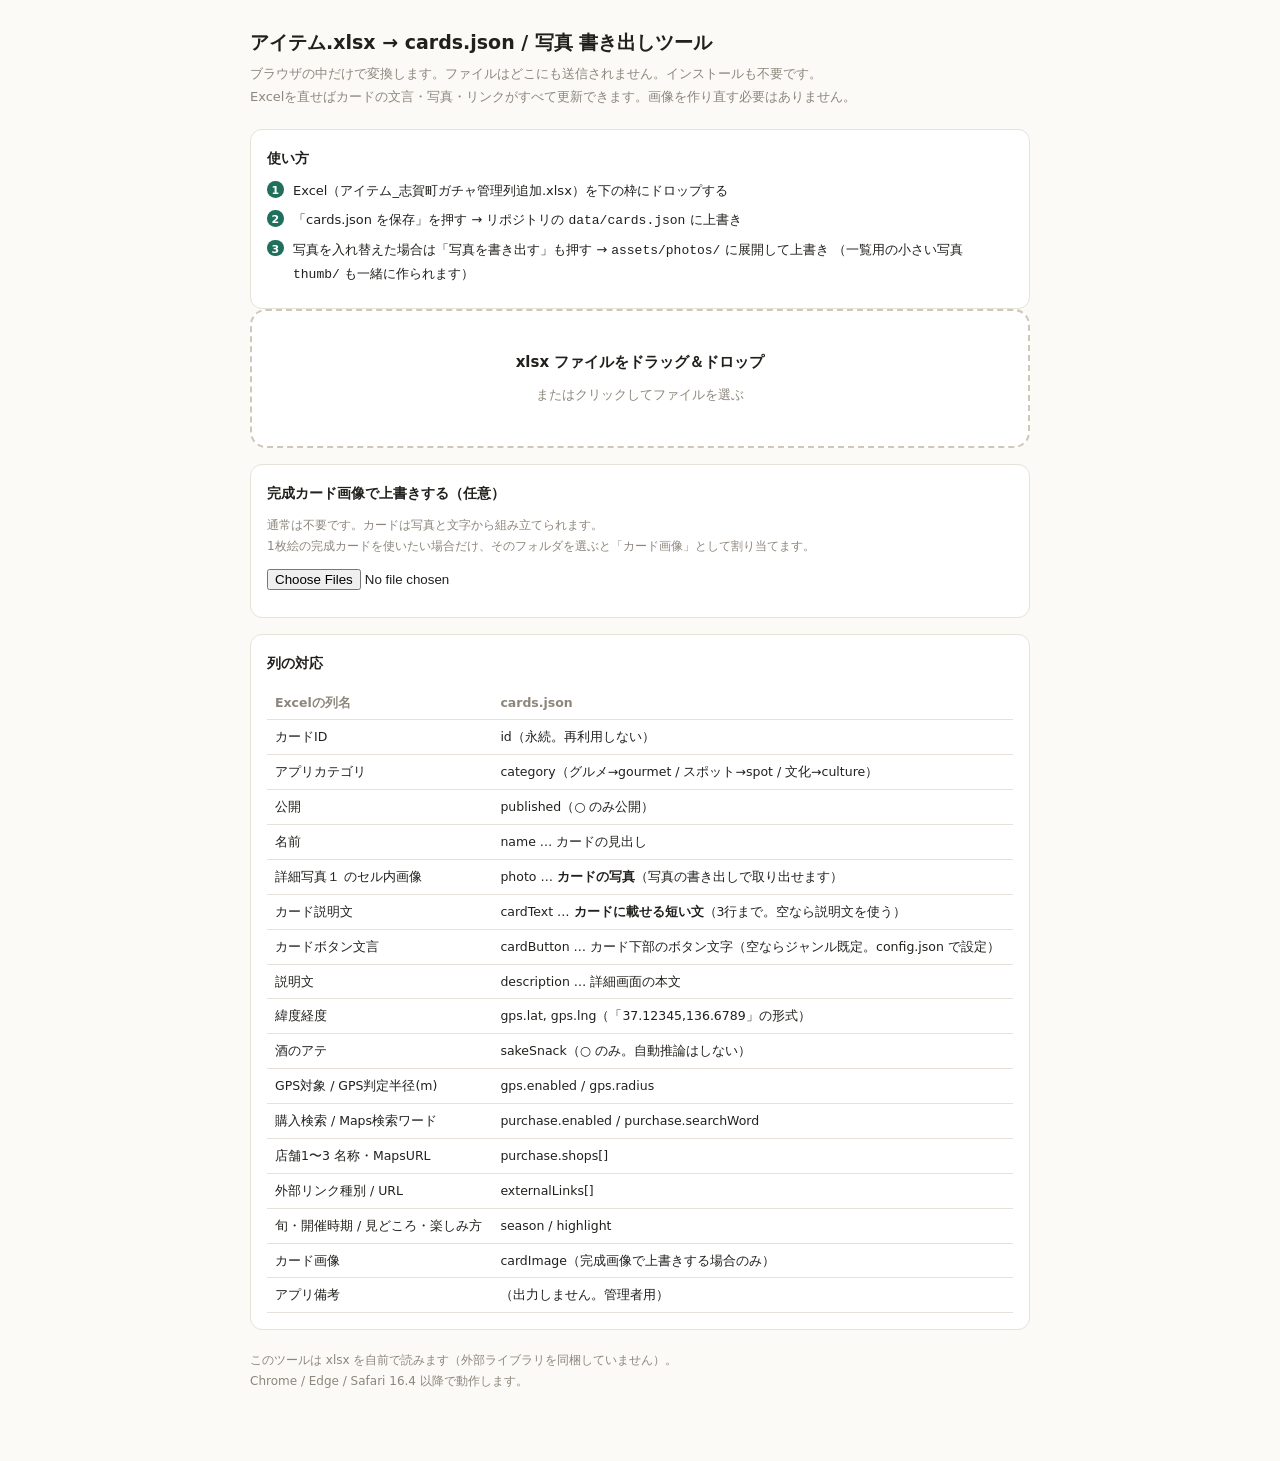
==== commit a03763cf: "カード一覧の説明文・×ボタン・表示の重さを直す (v1.4.0) - 一覧で説明文とボタン文言が消えていたのを直した。小さい表示のときに   隠すコンテナクエリを取りやめ、1枚の絵として欠けないように" ====
--- a/tools/excel-to-json.html
+++ b/tools/excel-to-json.html
@@ -66,7 +66,8 @@
     <ol class="steps">
       <li>Excel（アイテム_志賀町ガチャ管理列追加.xlsx）を下の枠にドロップする</li>
       <li>「cards.json を保存」を押す → リポジトリの <code>data/cards.json</code> に上書き</li>
-      <li>写真を入れ替えた場合は「写真を書き出す」も押す → <code>assets/photos/</code> に展開して上書き</li>
+      <li>写真を入れ替えた場合は「写真を書き出す」も押す → <code>assets/photos/</code> に展開して上書き
+          （一覧用の小さい写真 <code>thumb/</code> も一緒に作られます）</li>
     </ol>
   </div>
 
@@ -93,7 +94,9 @@
     </div>
     <pre id="previewBox" hidden></pre>
     <p class="note" style="margin-top:12px">
-      photos.zip を展開して <code>assets/photos/</code> に入れてください。ファイル名はカードIDになります。
+      photos.zip を展開して <code>assets/photos/</code> に入れてください。ファイル名はカードIDになります。<br>
+      中の <code>thumb/</code> フォルダは一覧表示用の小さい写真です。これも一緒に入れてください
+      （無くても動きますが、カード一覧が重くなります）。
     </p>
   </div>
 
@@ -706,9 +709,51 @@
   download(new Blob([JSON.stringify(output, null, 1)], { type: 'application/json' }), 'cards.json');
 });
 
-document.getElementById('savePhotos').addEventListener('click', () => {
+/** 一覧表示用の小さい写真を作る。原寸はそのまま同梱する。 */
+async function makeThumb(bytes, name) {
+  const url = URL.createObjectURL(new Blob([bytes]));
+  try {
+    const img = new Image();
+    img.src = url;
+    await img.decode();
+    const w = Math.min(360, img.naturalWidth);
+    const h = Math.round(img.naturalHeight * w / img.naturalWidth);
+    const c = document.createElement('canvas');
+    c.width = w; c.height = h;
+    const x = c.getContext('2d');
+    x.imageSmoothingQuality = 'high';
+    x.fillStyle = '#fff'; x.fillRect(0, 0, w, h);   // 透過PNG対策
+    x.drawImage(img, 0, 0, w, h);
+    const data = c.toDataURL('image/jpeg', 0.82).split(',')[1];
+    c.width = c.height = 1;
+    const bin = atob(data);
+    const out = new Uint8Array(bin.length);
+    for (let i = 0; i < bin.length; i++) out[i] = bin.charCodeAt(i);
+    return { name: 'thumb/' + name.replace(/\.[^.]+$/, '.jpg'), data: out };
+  } finally {
+    URL.revokeObjectURL(url);
+  }
+}
+
+document.getElementById('savePhotos').addEventListener('click', async () => {
   if (!photos.length) return;
-  download(makeZip(photos), 'photos.zip');
+  const btn = document.getElementById('savePhotos');
+  const label = btn.textContent;
+  btn.disabled = true;
+  try {
+    const files = photos.slice();
+    for (let i = 0; i < photos.length; i++) {
+      btn.textContent = `一覧用の写真を作成中… ${i + 1}/${photos.length}`;
+      files.push(await makeThumb(photos[i].data, photos[i].name));
+    }
+    download(makeZip(files), 'photos.zip');
+  } catch (e) {
+    alert('一覧用の写真を作れませんでした: ' + (e.message || e));
+    download(makeZip(photos), 'photos.zip');
+  } finally {
+    btn.textContent = label;
+    btn.disabled = false;
+  }
 });
 
 document.getElementById('preview').addEventListener('click', () => {
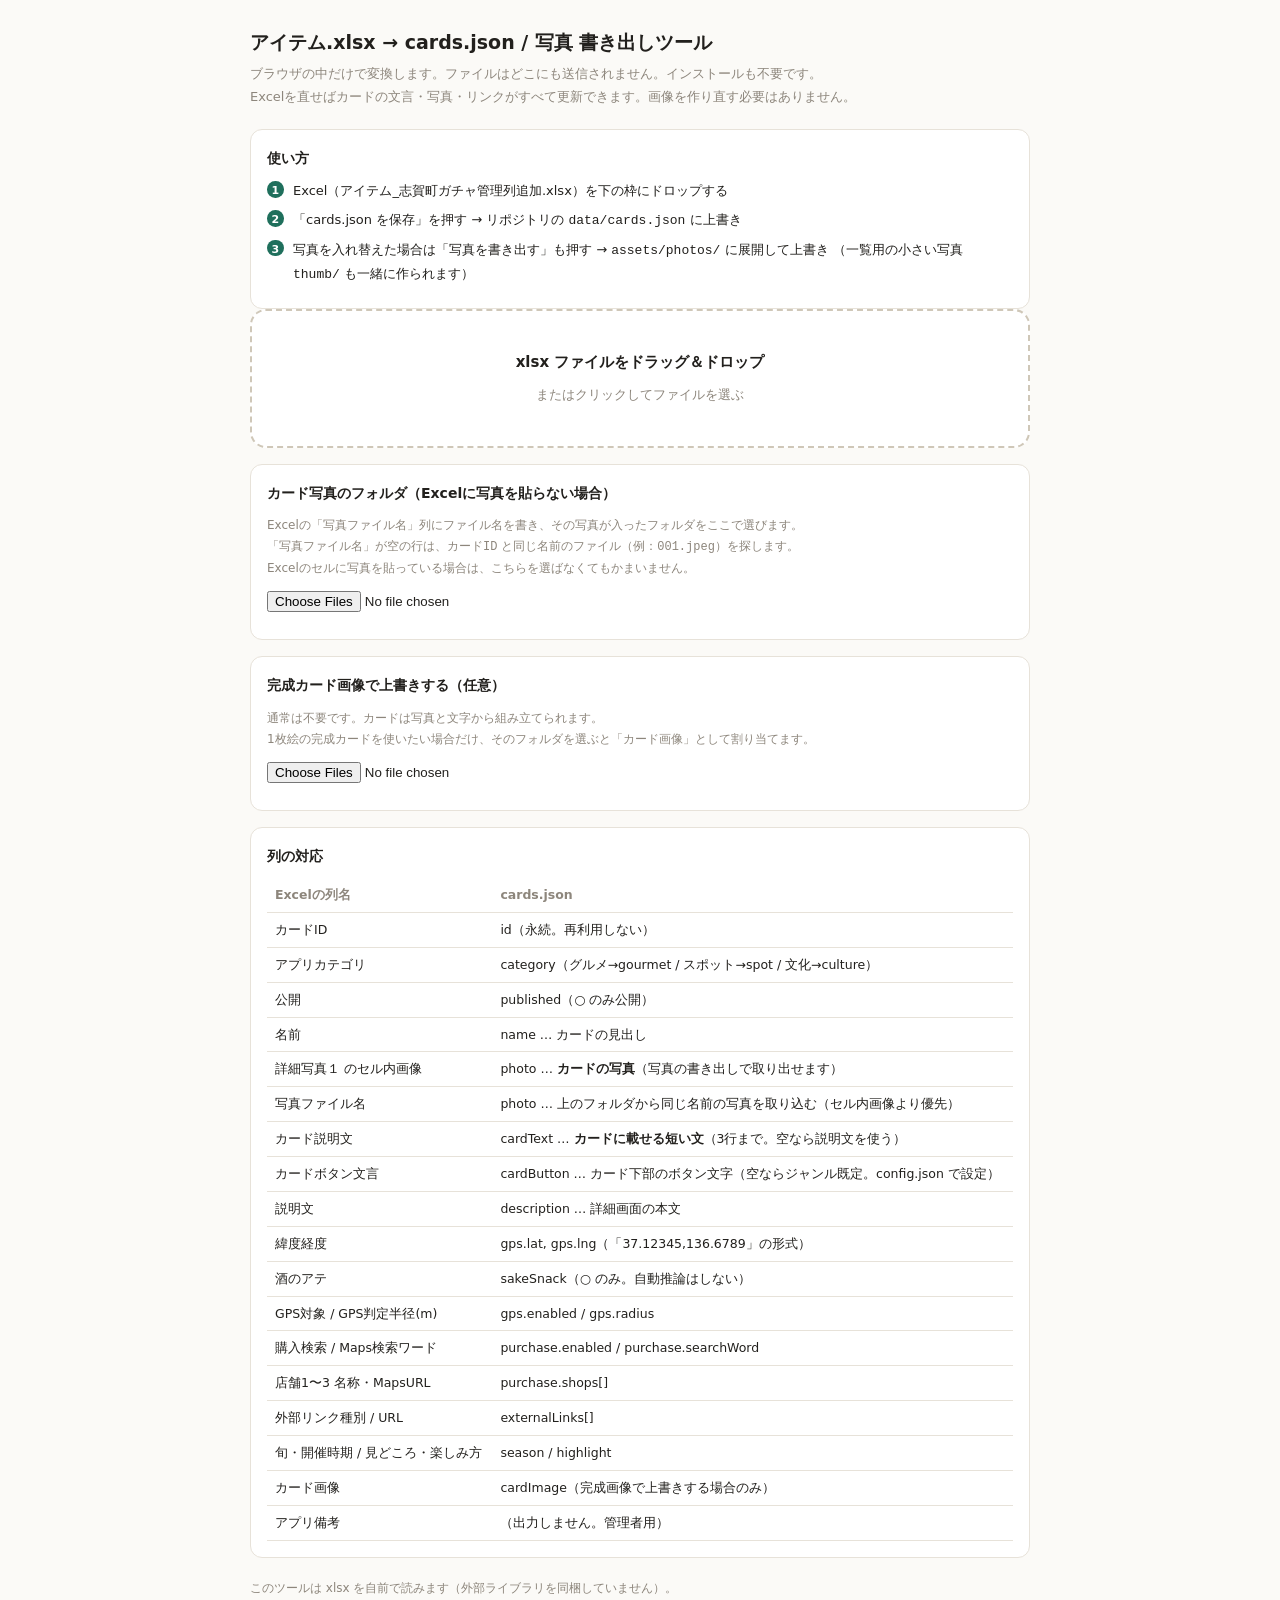
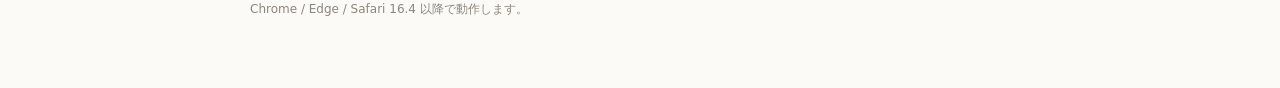
==== commit ee8c1ac1: "カード番号を連番に直し、メンテナンス用Excelを作り直す (v1.10.0) - カード番号を 001〜053 の連番にした。以前は 1〜57 のうち4つが欠番で、   「#57 / 53」のような" ====
--- a/tools/excel-to-json.html
+++ b/tools/excel-to-json.html
@@ -101,6 +101,17 @@
   </div>
 
   <div class="panel">
+    <h2>カード写真のフォルダ（Excelに写真を貼らない場合）</h2>
+    <p class="note" style="margin:0 0 8px">
+      Excelの「写真ファイル名」列にファイル名を書き、その写真が入ったフォルダをここで選びます。<br>
+      「写真ファイル名」が空の行は、<code>カードID</code> と同じ名前のファイル（例：<code>001.jpeg</code>）を探します。<br>
+      Excelのセルに写真を貼っている場合は、こちらを選ばなくてもかまいません。
+    </p>
+    <input type="file" id="photodir" webkitdirectory directory multiple>
+    <p class="note" id="photoStat" style="margin:8px 0 0"></p>
+  </div>
+
+  <div class="panel">
     <h2>完成カード画像で上書きする（任意）</h2>
     <p class="note" style="margin:0 0 8px">
       通常は不要です。カードは写真と文字から組み立てられます。<br>
@@ -119,6 +130,7 @@
       <tr><td>公開</td><td>published（○ のみ公開）</td></tr>
       <tr><td>名前</td><td>name … カードの見出し</td></tr>
       <tr><td>詳細写真１ のセル内画像</td><td>photo … <b>カードの写真</b>（写真の書き出しで取り出せます）</td></tr>
+      <tr><td>写真ファイル名</td><td>photo … 上のフォルダから同じ名前の写真を取り込む（セル内画像より優先）</td></tr>
       <tr><td>カード説明文</td><td>cardText … <b>カードに載せる短い文</b>（3行まで。空なら説明文を使う）</td></tr>
       <tr><td>カードボタン文言</td><td>cardButton … カード下部のボタン文字（空ならジャンル既定。config.json で設定）</td></tr>
       <tr><td>説明文</td><td>description … 詳細画面の本文</td></tr>
@@ -150,6 +162,7 @@
 let output = null;    // 変換後の cards.json
 let photos = [];      // [{ name, data:Uint8Array }]
 const cardImageFiles = new Map();   // 完成カード画像（任意）
+const photoFiles = new Map();       // カード写真のフォルダ（小文字のファイル名 -> File）
 
 /* ========== ZIP 読み取り（deflate-raw は標準APIで展開） ========== */
 async function readZip(buf) {
@@ -423,10 +436,29 @@
       published = false;
     }
 
-    // 写真（セル内画像）
+    /* 写真。フォルダから取り込む方を先に見る。
+       「写真ファイル名」が空なら、カードIDと同じ名前のファイルを探す。
+       どちらも無ければ、Excelのセルに貼られた画像を使う。 */
     let photo = '';
+    const wanted = get(r, '写真ファイル名');
+    if (photoFiles.size) {
+      let f = wanted ? photoFiles.get(wanted.toLowerCase()) : null;
+      if (!f && !wanted) {
+        for (const e of ['.jpeg', '.jpg', '.png', '.webp']) {
+          f = photoFiles.get(`${id}${e}`);
+          if (f) break;
+        }
+      }
+      if (f) {
+        const ext = (f.name.match(/\.[a-z0-9]+$/i) || ['.jpeg'])[0].toLowerCase();
+        photo = `${id}${ext}`;
+        photos.push({ name: photo, data: new Uint8Array(await f.arrayBuffer()) });
+      } else if (wanted) {
+        msgs.push({ level: 'err', text: `${id} ${name}: 写真「${wanted}」がフォルダにありません。` });
+      }
+    }
     const photoCols = ['詳細写真１', '詳細写真1'].map((k) => col[k]).filter(Boolean);
-    for (const pc of photoCols) {
+    for (const pc of photo ? [] : photoCols) {
       const vm = r.vms[pc];
       if (!vm) continue;
       const media = book.richImages.get(vm);
@@ -608,6 +640,21 @@
 }
 
 sheetSel.addEventListener('change', run);
+
+document.getElementById('photodir').addEventListener('change', (e) => {
+  photoFiles.clear();
+  for (const f of e.target.files) {
+    if (!/\.(webp|png|jpe?g|avif|gif)$/i.test(f.name)) continue;
+    const path = f.webkitRelativePath || f.name;     // フォルダ内の位置（区切りは /）
+    if (/(^|\/)thumb\//i.test(path)) continue;        // 縮小版のフォルダは取り込まない
+    photoFiles.set(f.name.toLowerCase(), f);
+  }
+  const stat = document.getElementById('photoStat');
+  stat.textContent = photoFiles.size
+    ? `${photoFiles.size} 枚の写真を読み込みました。`
+    : '画像ファイルが見つかりませんでした。';
+  if (book) run();
+});
 
 document.getElementById('imgdir').addEventListener('change', (e) => {
   cardImageFiles.clear();
